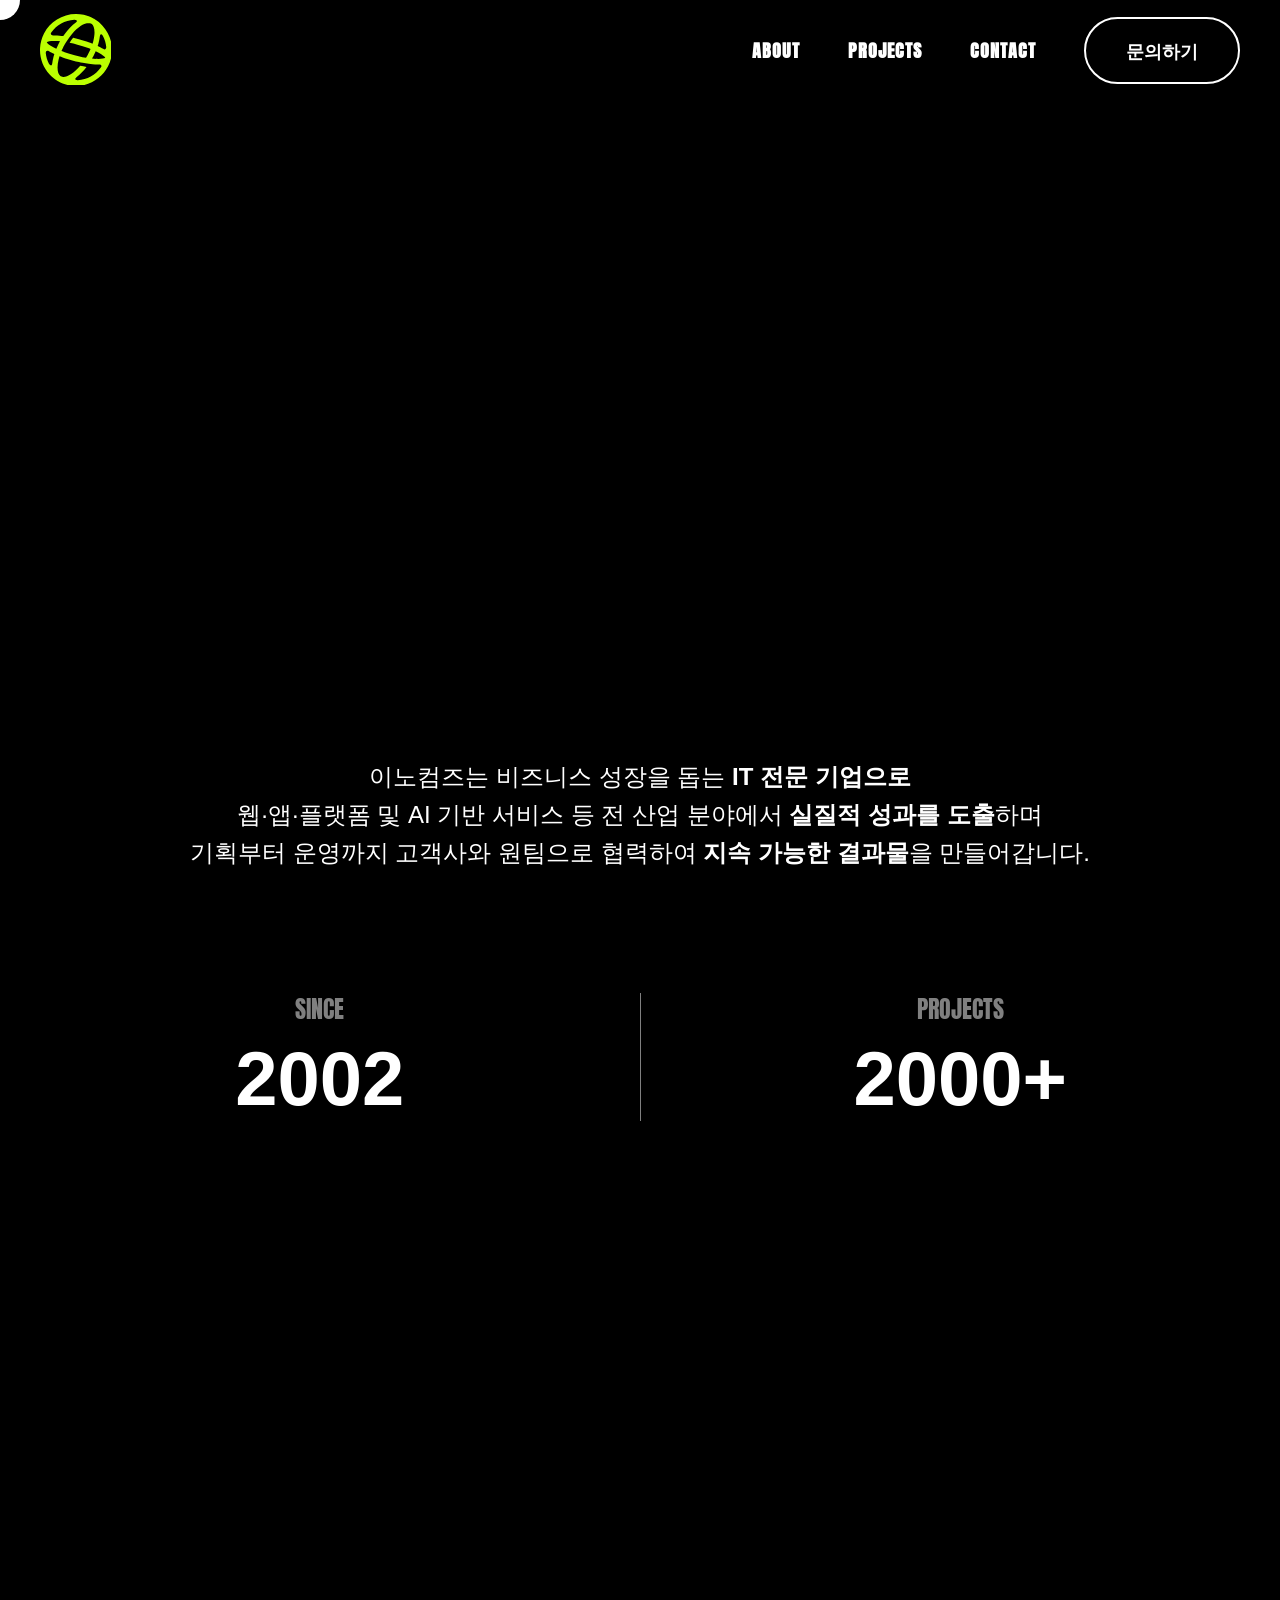
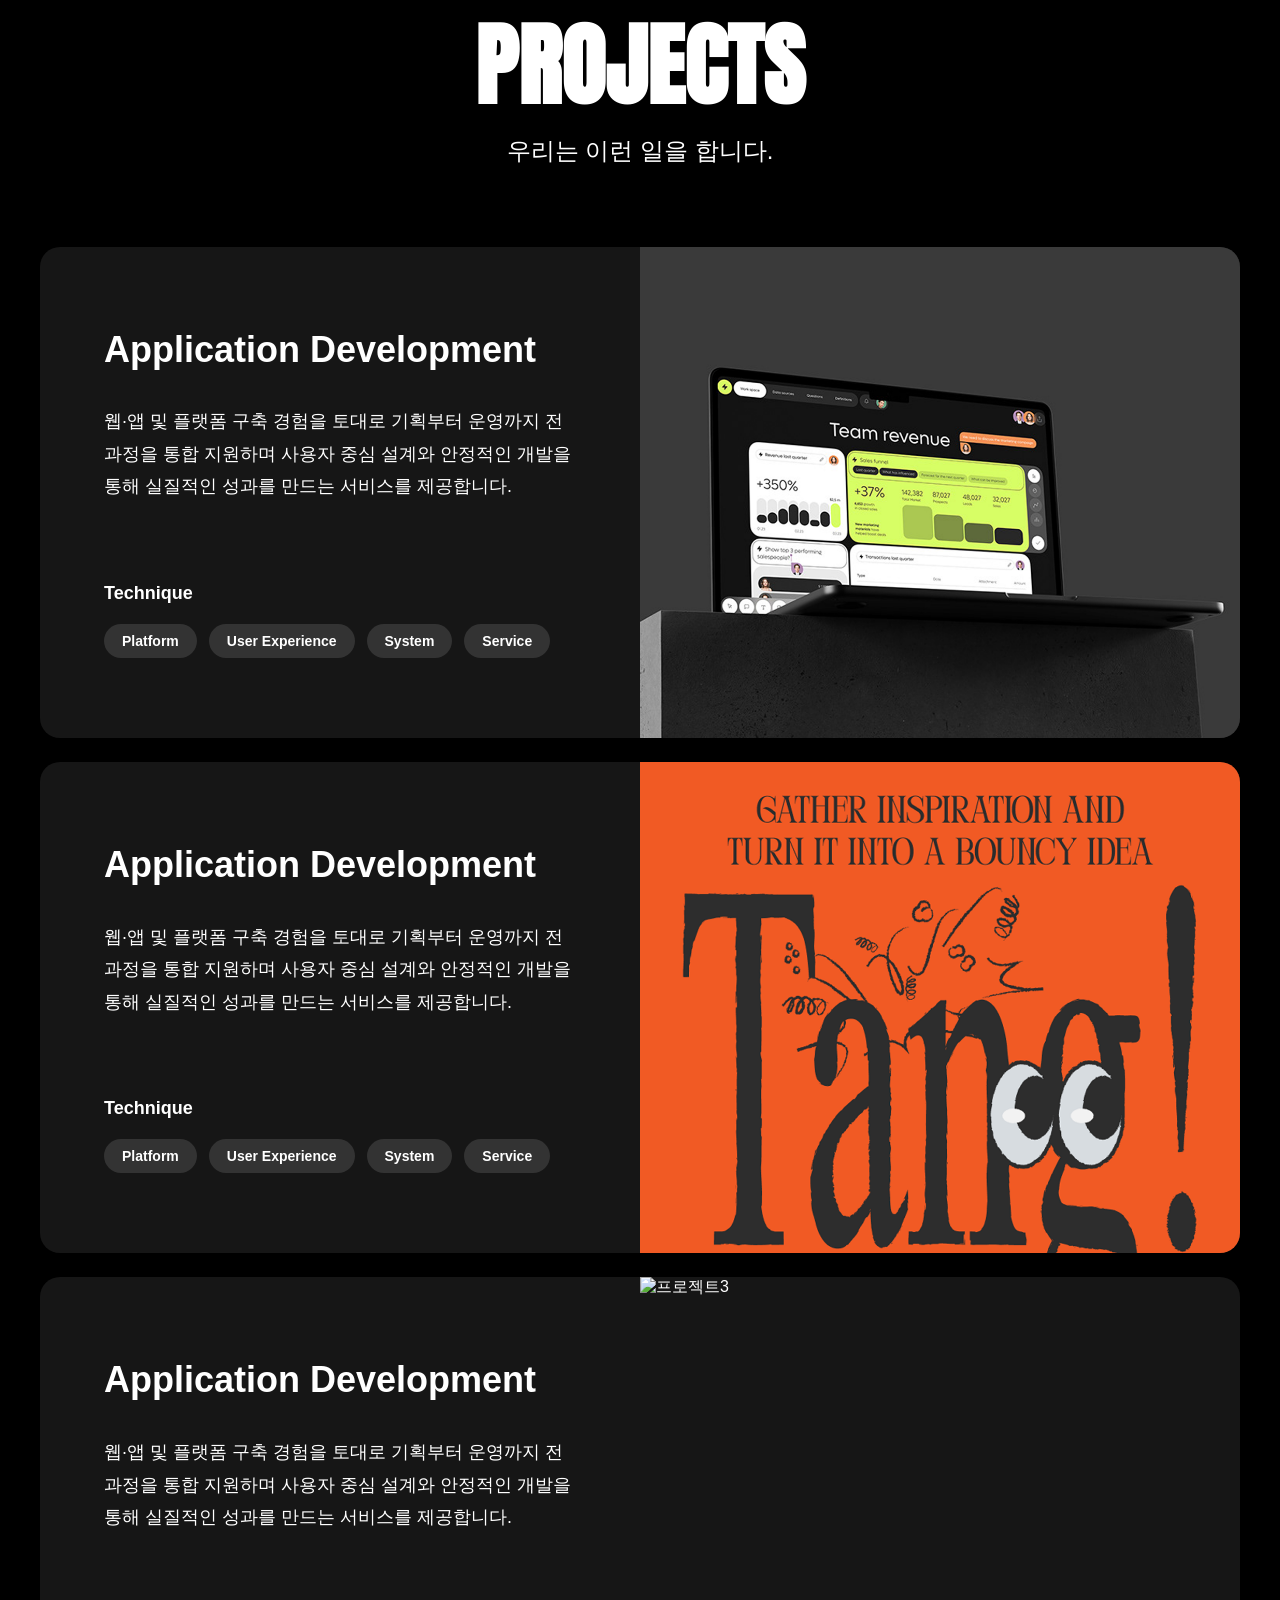
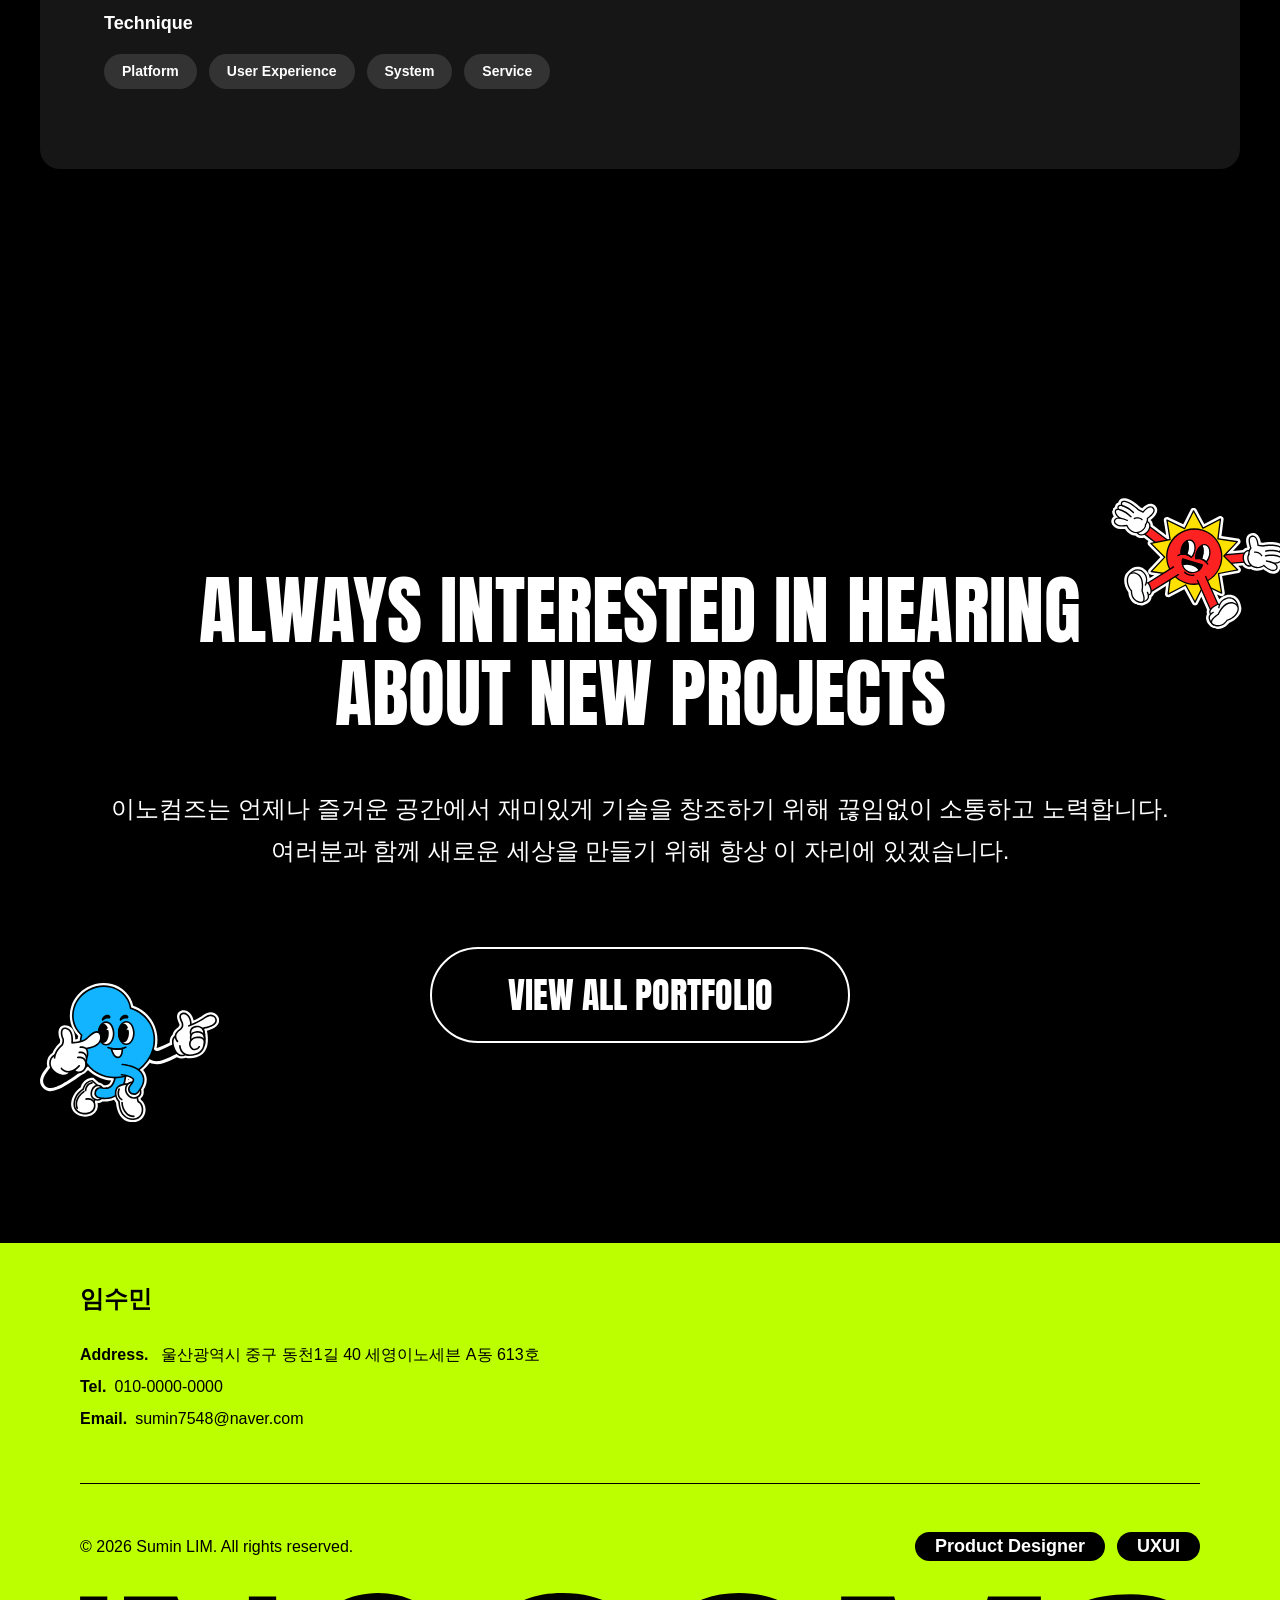
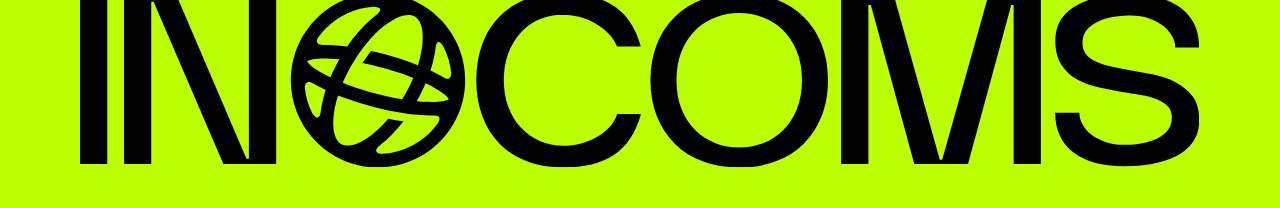
==== index.html @ 6e71ded5 "Initial portfolio upload" ====
<!DOCTYPE html>
<html lang="ko">

<head>
    <meta charset="UTF-8">
    <meta name="viewport" content="width=device-width, initial-scale=1.0">
    <title>Document</title>
    <link rel="stylesheet" href="style.css">
    <link rel="preconnect" href="https://fonts.googleapis.com">
    <link rel="preconnect" href="https://fonts.gstatic.com" crossorigin>
    <link href="https://fonts.googleapis.com/css2?family=Anton&display=swap" rel="stylesheet">
    <link href="https://unpkg.com/aos@2.3.4/dist/aos.css" rel="stylesheet">
</head>

<body>
    <div class="cursor"></div>
    <!-- #### header start ####-->
    <header>
    <div class="header_inner">
        <a href="index.html" class="logo">
            <img src="image/logo.svg" alt="logo">
        </a>

        <div class="right_menu">
            <nav>
                <ul class="menu">
                    <li><a href="about.html">ABOUT</a></li>
                    <li><a href="project.html">PROJECTS</a></li>
                    <li><a href="contact.html">CONTACT</a></li>
                </ul>
            </nav>
            <a href="#" class="contact_btn">문의하기</a>
        </div>
    </div>
    </header>
    <!-- #### header start ####-->

    <!-- #### hero start ####-->
    <section class="hero">
        <video autoplay muted loop playsinline>
            <source src="image/hero_video.gif" type="video/mp4">
        </video>
    </section>
    <!-- #### hero end ####-->
     
    <!-- #### about start ####-->
     <section class="about">
        <div class="about_text">
            <p>이노컴즈는 비즈니스 성장을 돕는 <strong>IT 전문 기업으로</strong></p>
            <p>웹·앱·플랫폼 및 AI 기반 서비스 등 전 산업 분야에서 <strong>실질적 성과를 도출</strong>하며</p>
            <p>기획부터 운영까지 고객사와 원팀으로 협력하여 <strong>지속 가능한 결과물</strong>을 만들어갑니다.</p>
        </div>
    <!-- 정보1-->
    <div class="about_stats">
        <div class="stats_item">
            <span class="stats_label">SINCE</span>
            <h2>2002</h2>
        </div>
    <!-- 정보2-->
        <div class="stat_divider"></div>
    <!-- 정보3-->
        <div class="stats_item">
            <span class="stats_label">PROJECTS</span>
            <h2>2000+</h2>
        </div>

    </div>
    </section>
     <!-- #### about end ####-->

    <!-- #### project start ####-->
    <section class="project">
        
        <!--타이틀-->
        <div class="section_title">
            <h2>PROJECTS</h2>
            <p>우리는 이런 일을 합니다.</p>
        </div>
        
        <!--프로젝트 목록-->
        <div class="project_list">
            <!--프로젝트1_start-->
            <article class="project_card">
                <div class="project_content">
                    <h3>Application Development</h3>
                    <p>웹·앱 및 플랫폼 구축 경험을 토대로 기획부터 운영까지 전 과정을 통합 지원하며 사용자 중심 설계와 안정적인 개발을 통해 실질적인 성과를 만드는 서비스를 제공합니다.</p>

                    <div class="technique">
                        <span>Technique</span>
                        <ul class="technique_list">
                            <li>Platform</li>
                            <li>User Experience</li>
                            <li>System</li>
                            <li>Service</li>
                        </ul>
                    </div>
                </div>
                <!--이미지-->
                <div class="project_image">
                    <img src="image/project1.png" alt="프로젝트1">
                </div>
            </article>
            <!--프로젝트1_end-->
            
            <!--프로젝트2_start-->
            <article class="project_card">
                <div class="project_content">
                    <h3>Application Development</h3>
                    <p>웹·앱 및 플랫폼 구축 경험을 토대로 기획부터 운영까지 전 과정을 통합 지원하며 사용자 중심 설계와 안정적인 개발을 통해 실질적인 성과를 만드는 서비스를 제공합니다.</p>

                    <div class="technique">
                        <span>Technique</span>
                        <ul class="technique_list">
                            <li>Platform</li>
                            <li>User Experience</li>
                            <li>System</li>
                            <li>Service</li>
                        </ul>
                    </div>
                </div>
                <!--이미지-->
                <div class="project_image">
                    <img src="image/project2.png" alt="프로젝트2">
                </div>
            </article>
            <!--프로젝트2_end-->

             <!--프로젝트3_start-->
            <article class="project_card">
                <div class="project_content">
                    <h3>Application Development</h3>
                    <p>웹·앱 및 플랫폼 구축 경험을 토대로 기획부터 운영까지 전 과정을 통합 지원하며 사용자 중심 설계와 안정적인 개발을 통해 실질적인 성과를 만드는 서비스를 제공합니다.</p>

                    <div class="technique">
                        <span>Technique</span>
                        <ul class="technique_list">
                            <li>Platform</li>
                            <li>User Experience</li>
                            <li>System</li>
                            <li>Service</li>
                        </ul>
                    </div>
                </div>
                <!--이미지-->
                <div class="project_image">
                    <img src="image/project3.png" alt="프로젝트3">
                </div>
            </article>
            <!--프로젝트3_end-->
        </div>
    </section>
    <!-- #### project end ####-->

    <!-- ####contact start ####-->
    <section class="contact">
        
        <!--장식이미지-->
        <img src="image/blue_sticker.svg" alt="파랑스티커" class="character_left">
        <img src="image/red_sticker.svg" alt="빨강스티커" class="character_right">

        <!--타이틀js효과-->
        <div class="contact_title" data-aos="fade-up">
            <h2>ALWAYS INTERESTED IN HEARING<br></h2>
            <h2>ABOUT NEW PROJECTS</h2>
        </div>

        <!--설명-->
        <div class="contact_description">
            <p>이노컴즈는 언제나 즐거운 공간에서 재미있게 기술을 창조하기 위해 끊임없이 소통하고 노력합니다.</p>
            <p>여러분과 함께 새로운 세상을 만들기 위해 항상 이 자리에 있겠습니다.</p>
        </div>
        
        <!--버튼-->
        <a href="#" class="contact_button">VIEW ALL PORTFOLIO</a>
    </section>
    <!-- #### contact end ####-->


    <!-- ####footer start ####-->
    <footer class="footer">
        <div class="footer_inner">
            
            <!--회사정보-->
            <div class="footer_info">
              <h3>임수민</h3>
              <p><strong>Address. </strong> 울산광역시 중구 동천1길 40 세영이노세븐 A동 613호</p>
              <p><strong>Tel.</strong>010-0000-0000</p>
              <p><strong>Email.</strong>sumin7548@naver.com</p>
            </div>

            <!--구분선-->
            <div class="footer_divider"></div>

            <!--하단정보-->
            <div class="footer_bottom">
                <p class="copyright">
                    © 2026 Sumin LIM. All rights reserved.
                </p>

                <!--태그-->
                <div class="footer_tag">
                    <span>Product Designer</span>
                    <span>UXUI</span>
                </div>
            </div>

            <!--대형로고-->
            <div class="footer_logo">
                <img src="image/footer_logo.svg" alt="INOCOMS">
            </div>

        </div>
    </footer>
    <!-- ####footer end ####-->
    
    <!-- ### JavaScript Start ### -->
    <script src="https://unpkg.com/aos@2.3.4/dist/aos.js"></script>
    <script src="script.js"></script>
    <!-- ### JavaScript End ### -->
</body>

</html>
---- style.css ----
/*초기세팅*/
* {
    margin: 0;
    padding: 0;
    box-sizing: border-box;
}

body {
    background: #000;
    color: #fff;
    font-family: "Pretendard", sans-serif;
    cursor: none;
}

/* ===== Cursor Design Start ===== */
.cursor {
    width: 40px;
    height: 40px;
    border-radius: 50%;
    background: white;
    position: fixed;
    pointer-events: none;
    mix-blend-mode: difference;
    z-index: 9999;
    transform: translate(-50%, -50%) scale(1);
    transition: transform .3s ease;
}

.cursor.active {
    transform: translate(-50%, -50%) scale(1.5);
}

/* ==== Header Start ==== */
header {
    width: 100%;
    height: 100px;
    position: fixed;
    background-color: #000000;
}

.header_inner {
    max-width: 1440px;
    height: 100px;
    padding: 0 40px;
    margin: 0 auto;
    display: flex;
    justify-content: space-between;
    align-items: center;
}

/* 로고 */
.logo img {
    width: 72px;
    height: 72px;
    display: block;
}

/* 메뉴 */
.menu {
    display: flex;
    gap: 48px;
    list-style: none;
}

.menu a {
    color: white;
    text-decoration: none;
    font-size: 18px;
    font-weight: 700;
    letter-spacing: 1px;
}

/* 오른 메뉴 그룹 */
.right_menu {
    font-family: "Anton", sans-serif;
    display: flex;
    align-items: center;
    gap: 48px;
}

/* 문의하기 버튼 */
.contact_btn {
    padding: 18px 40px;
    border: 2px solid #fff;
    border-radius: 999px;
    color: white;
    text-decoration: none;
    font-size: 18px;
    font-weight: 700;
    transition: all 0.3s ease;
}

.contact_btn:hover {
    background: white;
    color: black;
}

/* ==== Header End ==== */

/* === hero Start === */
.hero {
    display: flex;
    justify-content: center;
}

.hero video {
    width: 100%;
    max-width: 675px;
    margin-top: 120px;
    height: auto;
    display: block;
}

/* === hero End === */

/* === About Start === */
.about {
    padding: 300px 0;
    display: flex;
    flex-direction: column;
    align-items: center;
}

/* 소개 문구 */
.about_text {
    text-align: center;
}

.about_text p {
    font-family: "pretendard", sans-serif;
    font-size: 24px;
    font-weight: 300;
    line-height: 1.6;
    color: #fff;
}

.about_text p strong {
    font-weight: 600;
}

/*수치 영역*/
.about_stats {
    width: 100%;
    max-width: 1440px;
    margin-top: 120px;
    display: flex;
    justify-content: center;
    align-items: center;
}

/* 숫자 카드 */
.stats_item {
    flex: 1;
    display: flex;
    flex-direction: column;
    align-items: center;
}

/* SINCE & PROJECT */
.stats_label {
    font-family: "Anton", sans-serif;
    font-size: 24px;
    line-height: 1;
    color: #808080;
    margin-bottom: 20px;
}

/*2001 & 1000+ */
.stats_item h2 {
    font-size: 76px;
    font-weight: 700;
    line-height: 1;
    color: #fff;
}

/*가운데 세로선*/
.stat_divider {
    width: 1px;
    height: 128px;
    background-color: #808080;
}

/*=== About End === */

/*=== Project Start === */
.project {
    max-width: 1440px;
    margin: 0 auto;
    padding: 200px 40px;
}

.project_list {
    display: flex;
    flex-direction: column;
    gap: 24px;
}

/* 타이틀 영역 */
.section_title {
    text-align: center;
    margin-bottom: 80px;
}

.section_title h2 {
    font-family: "Anton", sans-serif;
    font-size: 90px;
    line-height: 1;
    color: #fff;
}

.section_title p {
    margin-top: 24px;
    font-family: "pretendard", sans-serif;
    font-size: 24px;
    font-weight: 400;
    color: #fff;
}

/* Card */
.project_card {
    display: flex;
    overflow: hidden;
    border-radius: 20px;
    background: #161616;
}

/* 좌측 콘텐츠 */
.project_content {
    width: 50%;
    padding: 80px 64px;
    display: flex;
    flex-direction: column;
}

.project_content h3 {
    font-family: "pretendard", sans-serif;
    font-size: 36px;
    font-weight: 700;
    line-height: 1.3;
    color: #fff;
    margin-bottom: 32px;
}

.project_content p {
    font-family: "pretendard", sans-serif;
    font-size: 18px;
    font-weight: 400;
    line-height: 1.8;
    color: #fff;
    max-width: 520px;
    margin-bottom: 80px;
}

/* Technique */
.technique {
    margin-top: auto;
}

.technique span {
    display: block;
    font-family: "pretendard", sans-serif;
    font-size: 18px;
    font-weight: 700;
    color: #fff;
    margin-bottom: 20px;
}

.technique_list {
    display: flex;
    flex-wrap: wrap;
    gap: 12px;
    list-style: none;
}

.technique_list li {
    padding: 6px 18px;
    border-radius: 999px;
    background: #333;
    font-family: "pretendard", sans-serif;
    font-size: 14px;
    line-height: 1.6;
    font-weight: 700;
    color: #fff;
}

/* Image */
.project_image {
    width: 50%;
}

.project_image img {
    width: 100%;
    height: 100%;
    display: block;
    object-fit: cover;
}

/*=== Project End === */

/*=== Contact Start === */
.contact {
    max-width: 1440px;
    width: 100%;
    margin: 0 auto;
    padding: 200px 40px;
    position: relative;
    display: flex;
    flex-direction: column;
    align-items: center;
}

/*Title */
.contact_title {
    text-align: center;
}

.contact_title h2 {
    font-family: "Anton", sans-serif;
    font-size: 76px;
    line-height: 1.1;
    font-weight: 400;
    color: #fff;
}

/*Description*/
.contact_description {
    margin-top: 48px;
    text-align: center;
}

.contact_description p {
    font-family: "Pretendard", sans-serif;
    font-size: 24px;
    font-weight: 400;
    line-height: 1.4;
    color: #fff;
    margin-top: 8px;
}

/*Button*/
.contact_button {
    margin-top: 80px;
    width: 420px;
    height: 96px;
    display: flex;
    justify-content: center;
    align-items: center;
    border: 2px solid #fff;
    border-radius: 999px;
    text-decoration: none;
    font-family: "Anton", sans-serif;
    font-size: 36px;
    font-weight: 400;
    color: #fff;
    transition: all 0.3s ease;
}

.contact_button:hover {
    background: #fff;
    color: #000;
}

/* 공통 */
.character_left,
.character_right {
    position: absolute;
    width: 180px;
}

/* 좌측 */
.character_left {
    left: 40px;
    bottom: 120px;
}

/*우측*/
.character_right {
    right: 0;
    top: 140px;
    transform: translate(0) rotate(17deg);
}

/*=== Contact end === */

/* ==== Footer Start ==== */
.footer {
    background-color: #BBFF00;
    padding: 40px;
    overflow: hidden;
}

.footer_inner {
    max-width: 1440px;
    margin: 0 auto;
    padding: 0 40px;
}

/*상단 정보 영역 */
.footer_info h3 {
    font-family: "Pretendard", sans-serif;
    font-size: 24px;
    font-weight: 700;
    color: #000;
    margin-bottom: 24px;
}

.footer_info p {
    font-family: "Pretendard", sans-serif;
    font-size: 16px;
    font-weight: 400;
    line-height: 2;
    color: #000;
}

.footer_info strong {
    font-weight: 700;
    margin-right: 8px;
}

/*구분선*/
.footer_divider {
    width: 100%;
    height: 1px;
    background-color: #000;
    margin: 48px 0;
}

/*하단 영역*/
.footer_bottom {
    display: flex;
    justify-content: space-between;
    align-items: center;
    margin-bottom: 32px;
}

/*카피라이트*/
.copyright {
    font-family: "Pretendard", sans-serif;
    font-size: 16px;
    font-weight: 400;
    color: #000;
}

/*태그영역*/
.footer_tag {
    display: flex;
    gap: 12px;
}

.footer_tag span {
    padding: 4px 20px;
    border-radius: 999px;
    background: #000;
    color: #fff;
    font-family: "Pretendard", sans-serif;
    font-size: 18px;
    font-weight: 600;
}

/*대형 로고*/
.footer_logo img {
    width: 100%;
    display: block;
}

/* ==== Footer End ==== */
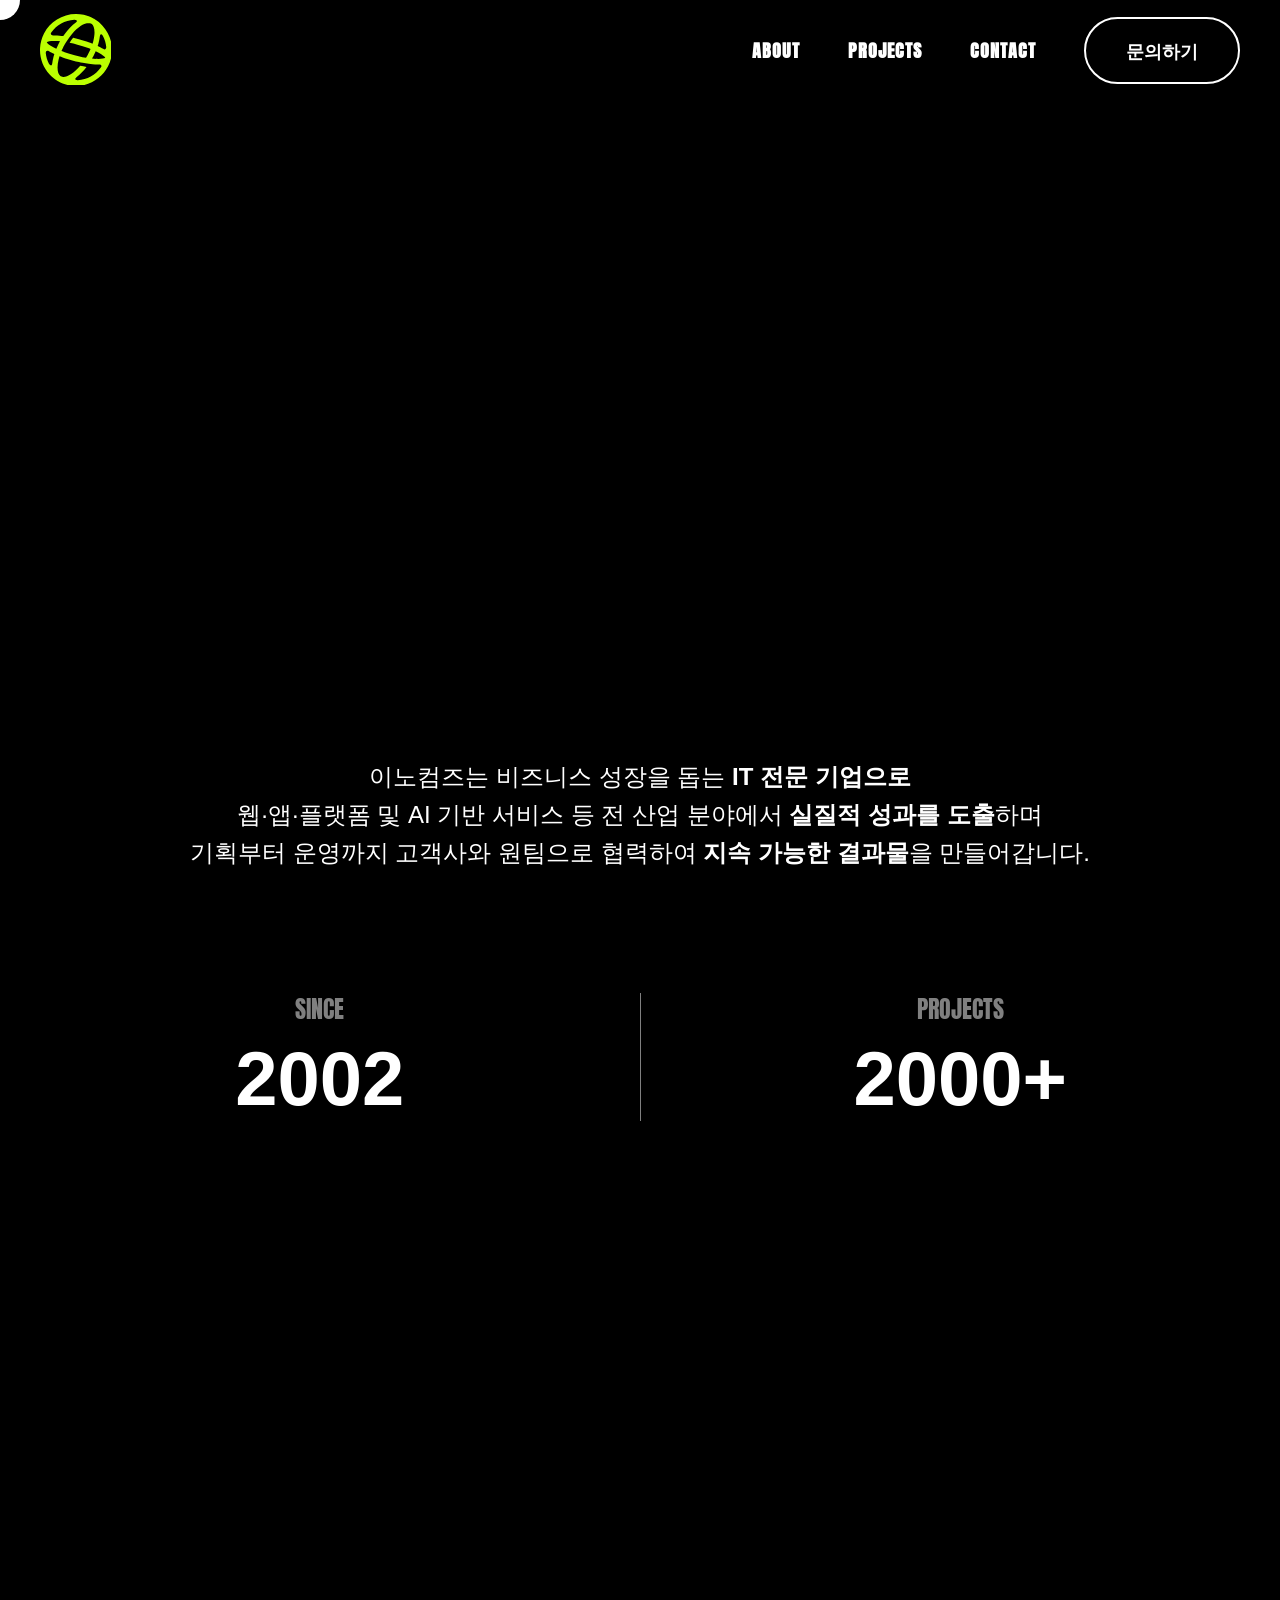
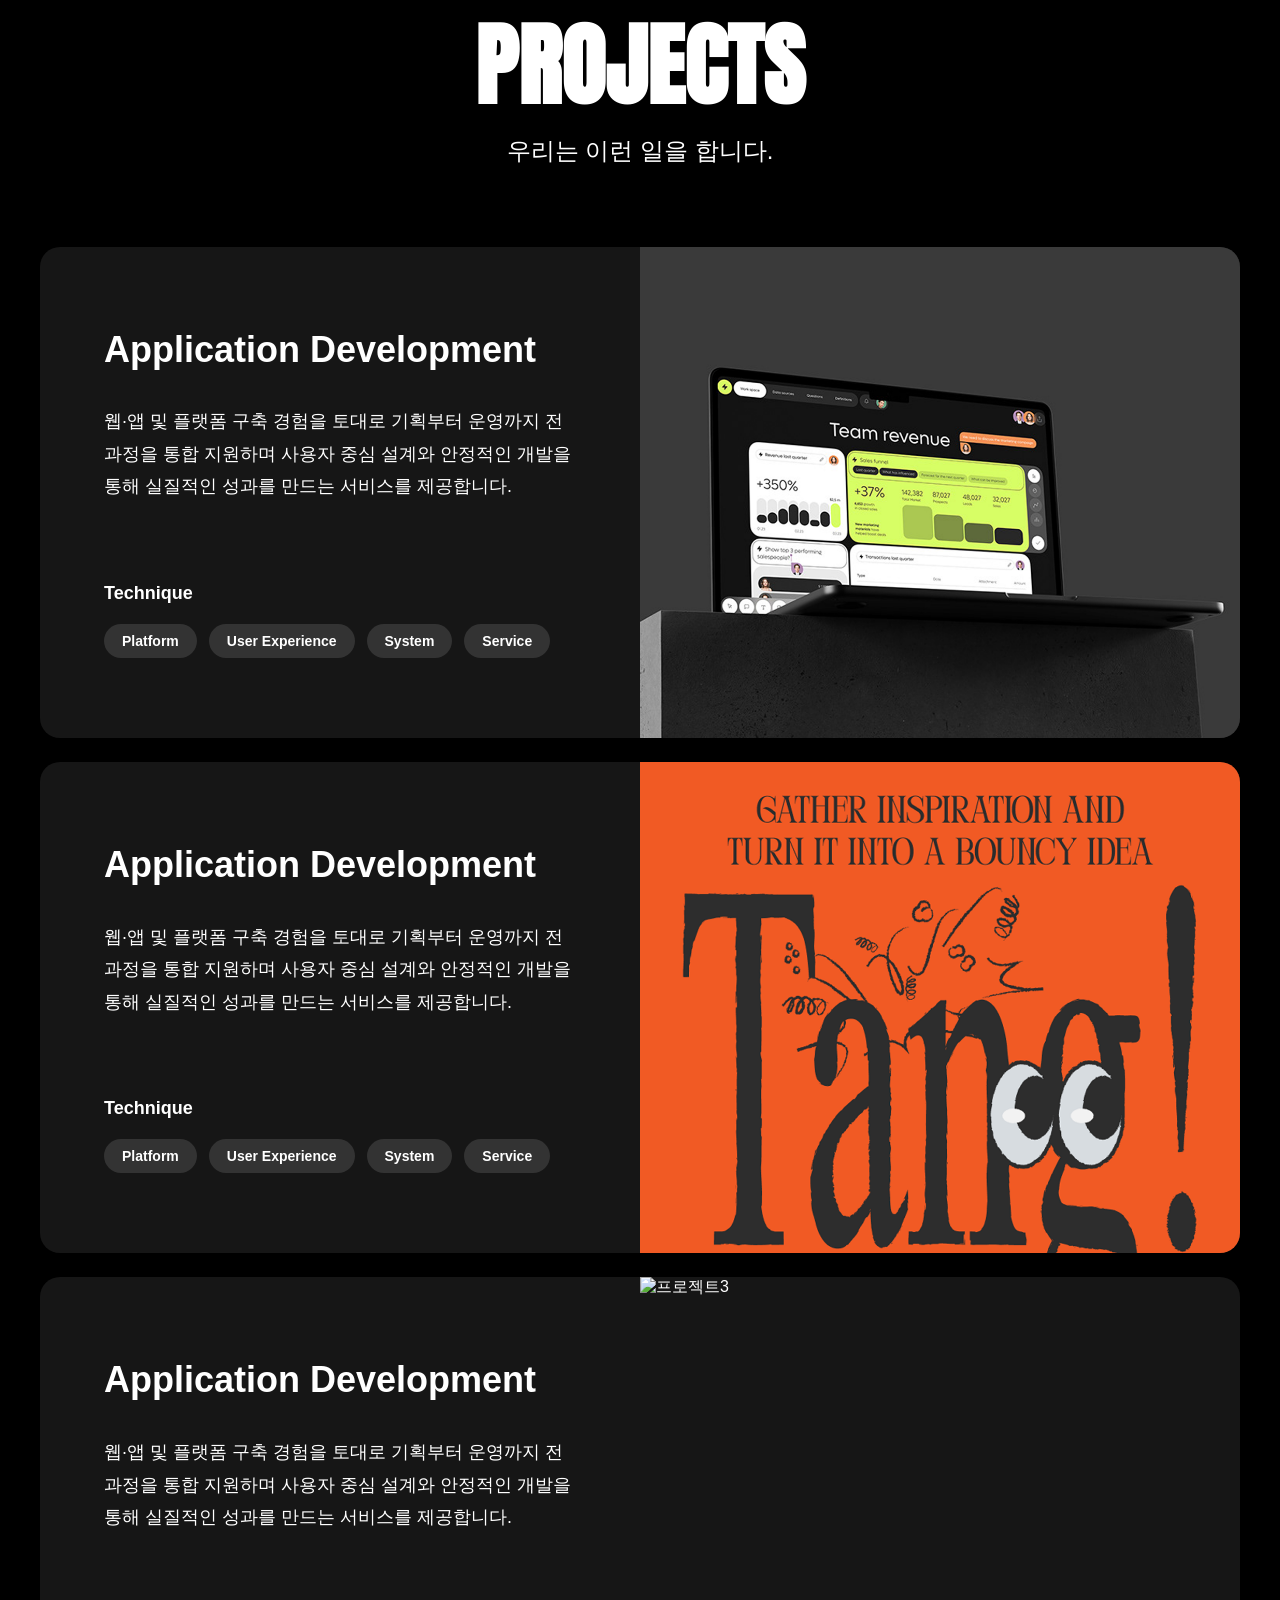
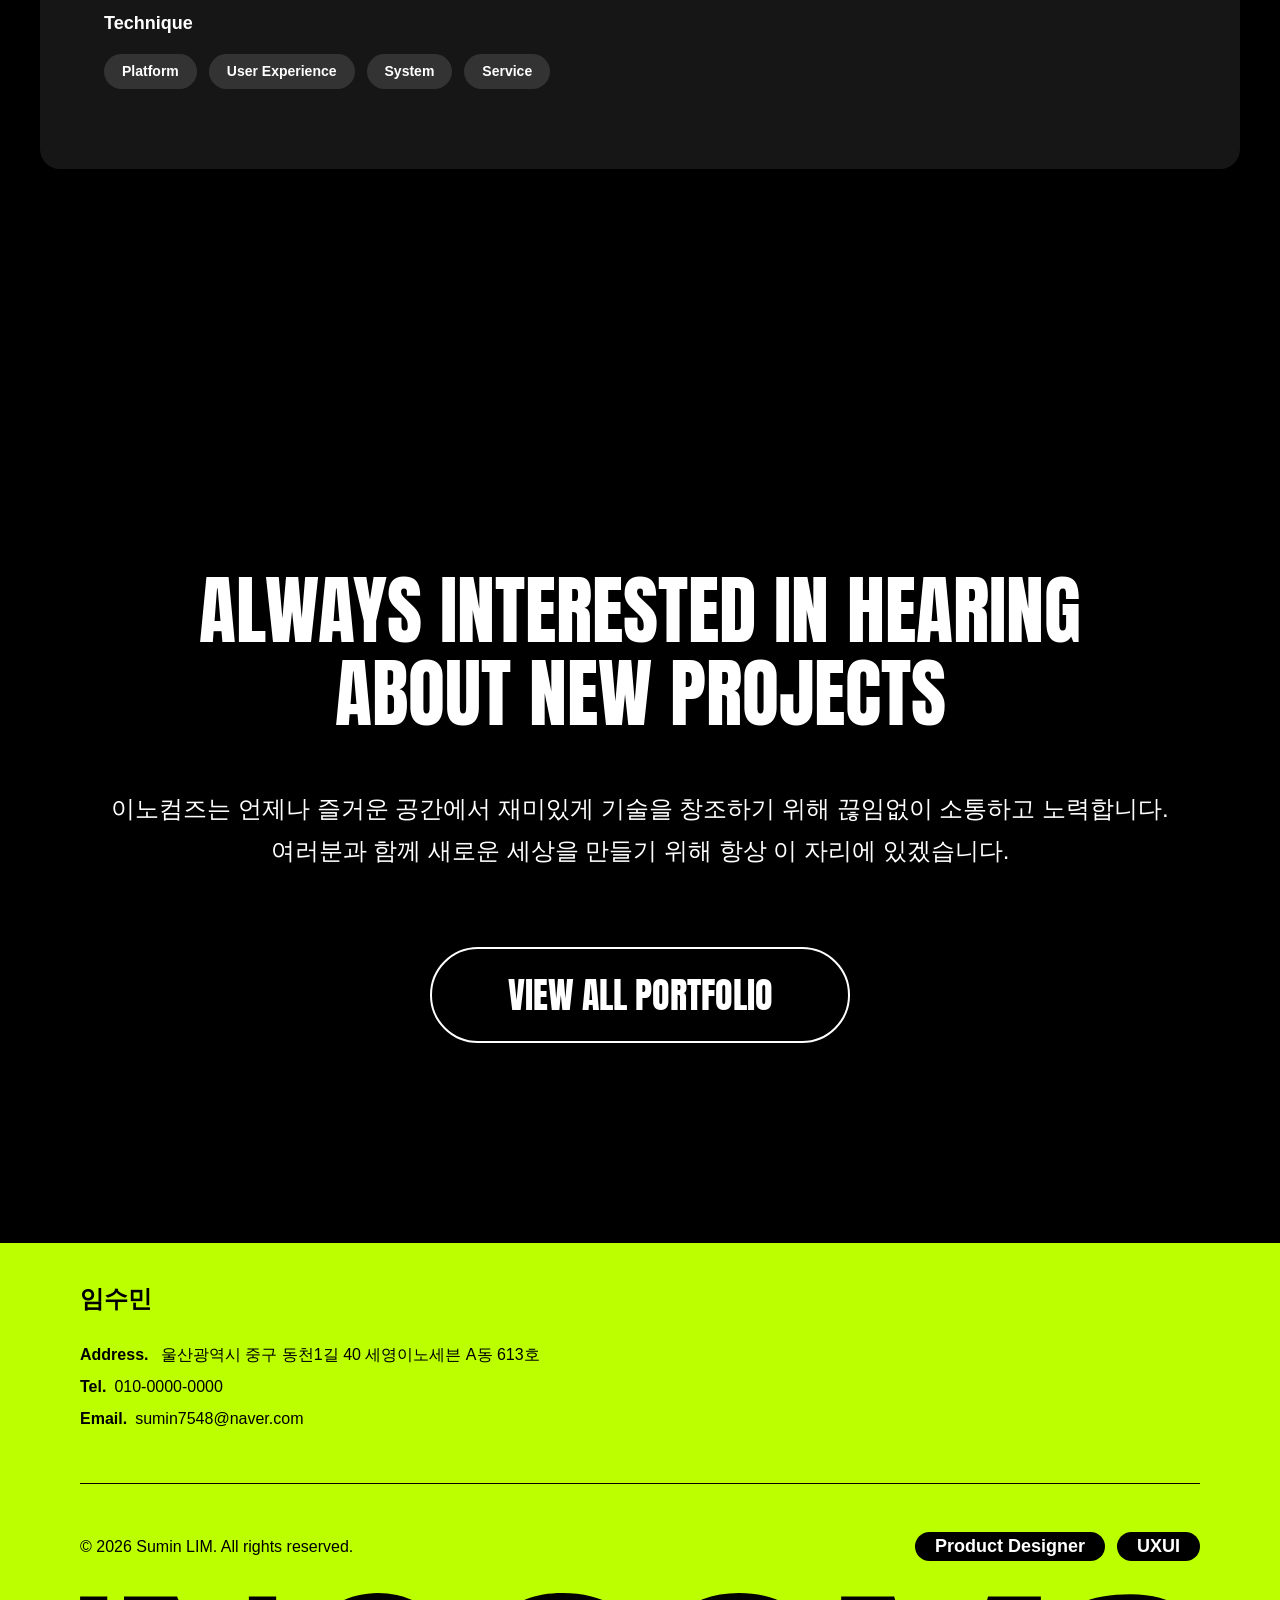
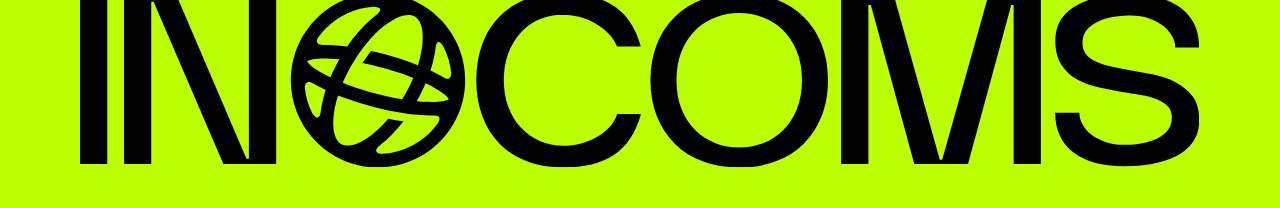
==== commit cd961a7a: "html 수정2" ====
--- a/index.html
+++ b/index.html
@@ -38,7 +38,7 @@
     <!-- #### hero start ####-->
     <section class="hero">
         <video autoplay muted loop playsinline>
-            <source src="image/hero_video.gif" type="video/mp4">
+            <source src="image/video_main.mp4" type="video/mp4">
         </video>
     </section>
     <!-- #### hero end ####-->
@@ -155,8 +155,8 @@
     <section class="contact">
         
         <!--장식이미지-->
-        <img src="image/blue_sticker.svg" alt="파랑스티커" class="character_left">
-        <img src="image/red_sticker.svg" alt="빨강스티커" class="character_right">
+        <img src="image/blue_sticker.svg" alt="파랑스티커" class="character_left" data-aos="fade-right">
+        <img src="image/red_sticker.svg" alt="빨강스티커" class="character_right" data-aos="fade-left">
 
         <!--타이틀js효과-->
         <div class="contact_title" data-aos="fade-up">
